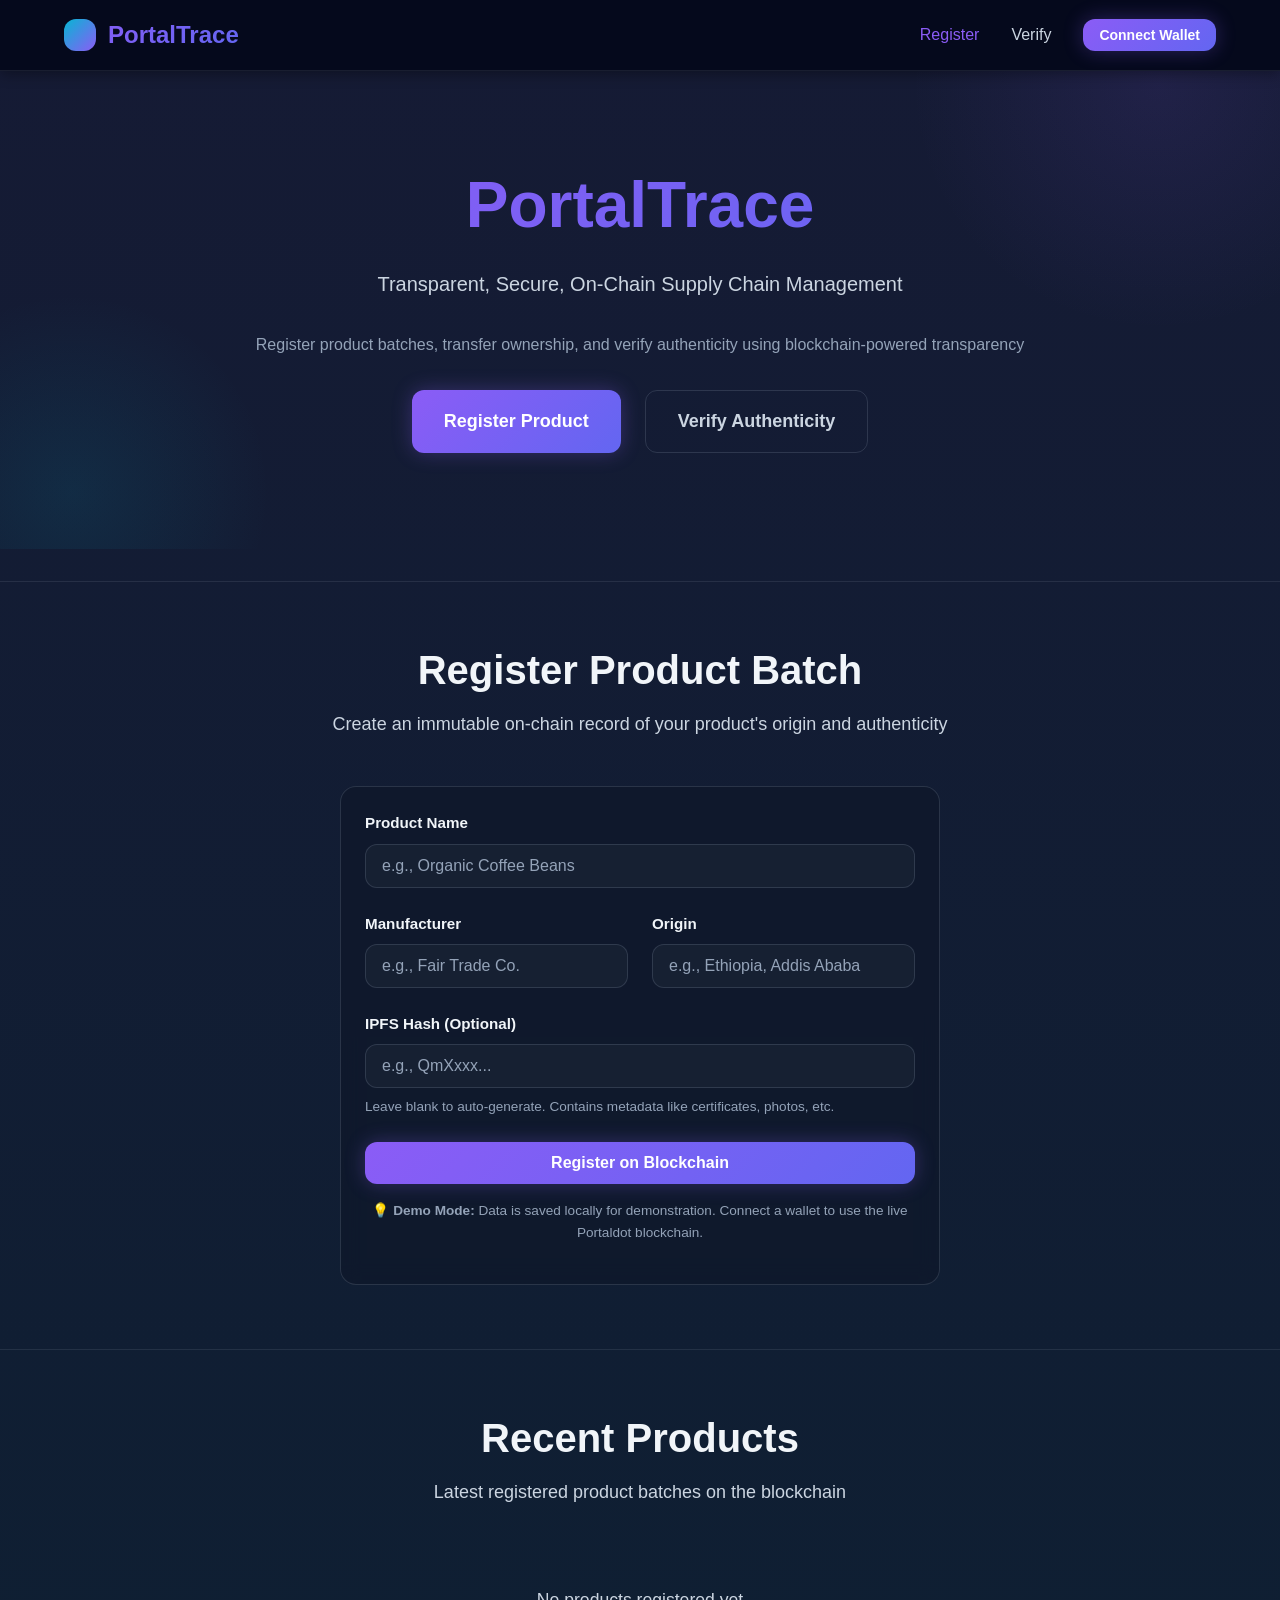
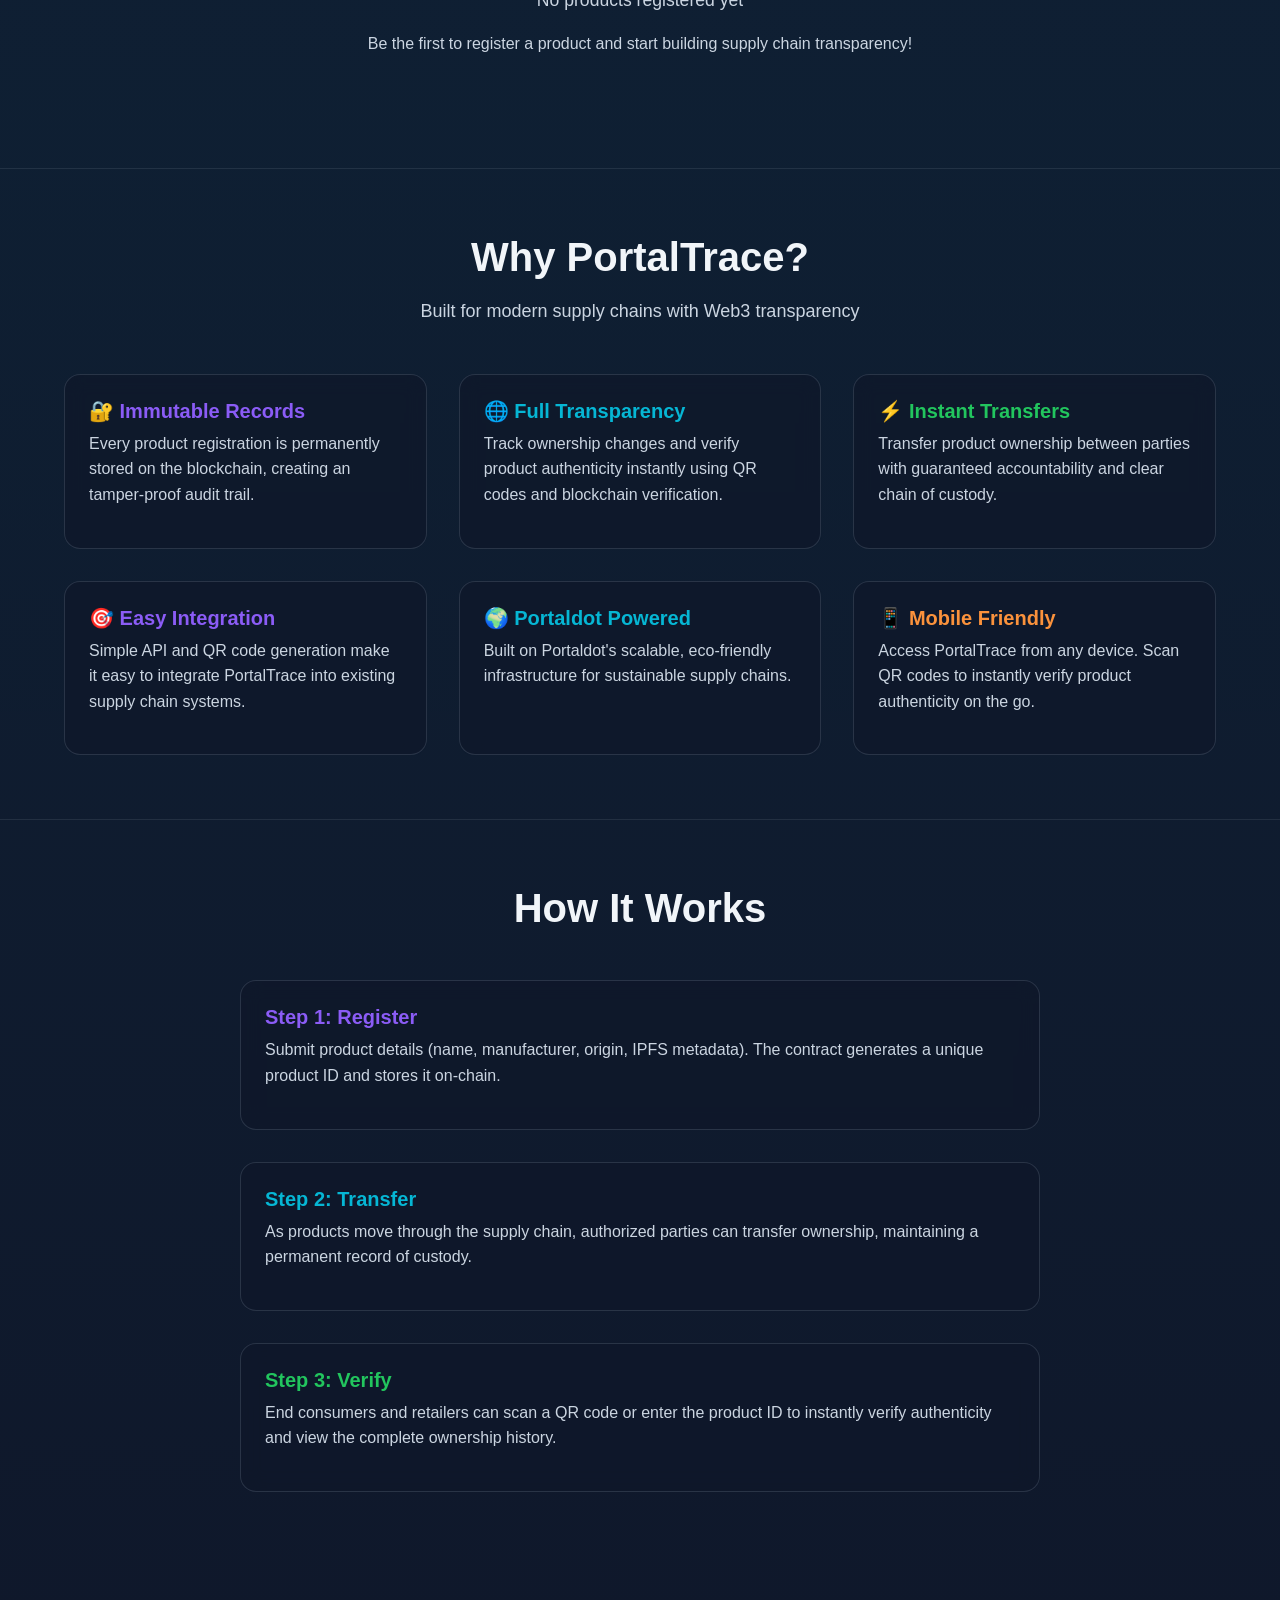
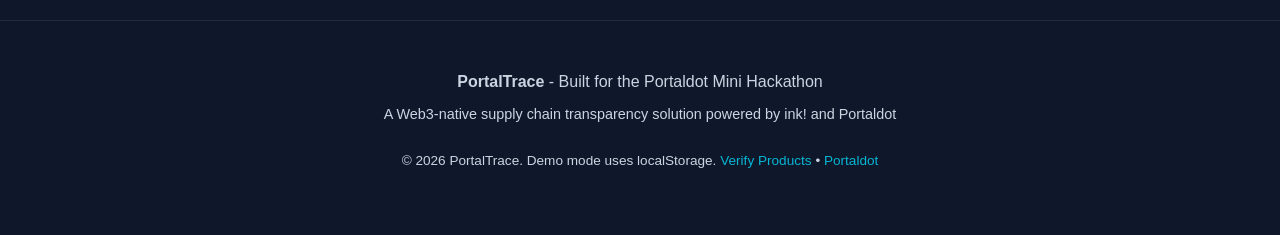
==== frontend/index.html @ 7ccfbe86 "Add files via upload" ====
<!DOCTYPE html>
<html lang="en">
<head>
    <meta charset="UTF-8">
    <meta name="viewport" content="width=device-width, initial-scale=1.0">
    <title>PortalTrace - Supply Chain Transparency dApp</title>
    <link rel="stylesheet" href="style.css">
</head>
<body>
    <!-- Navigation Bar -->
    <nav class="navbar">
        <div class="navbar-content">
            <div class="navbar-logo">
                <div class="navbar-logo-icon">◆</div>
                <span>PortalTrace</span>
            </div>
            <div class="navbar-nav">
                <a href="index.html" class="active">Register</a>
                <a href="verify.html">Verify</a>
                <button class="btn btn-primary btn-sm" id="connectWalletBtn">Connect Wallet</button>
            </div>
        </div>
    </nav>

    <!-- Hero Section -->
    <section class="hero">
        <div class="hero-content">
            <h1>PortalTrace</h1>
            <p>Transparent, Secure, On-Chain Supply Chain Management</p>
            <p style="font-size: 1rem; color: var(--text-muted);">
                Register product batches, transfer ownership, and verify authenticity using blockchain-powered transparency
            </p>
            <div class="hero-buttons">
                <button class="btn btn-primary btn-lg" onclick="document.getElementById('registerSection').scrollIntoView({ behavior: 'smooth' })">
                    Register Product
                </button>
                <a href="verify.html" class="btn btn-outline btn-lg">
                    Verify Authenticity
                </a>
            </div>
        </div>
    </section>

    <!-- Alerts Container -->
    <div class="container">
        <div id="alertContainer" style="margin-top: 2rem;"></div>
    </div>

    <!-- Registration Section -->
    <section class="section" id="registerSection">
        <div class="container">
            <div class="section-title">
                <h2>Register Product Batch</h2>
                <p class="section-subtitle">
                    Create an immutable on-chain record of your product's origin and authenticity
                </p>
            </div>

            <div style="max-width: 600px; margin: 0 auto;">
                <div class="card">
                    <form id="registerForm">
                        <div class="form-group">
                            <label class="form-label">Product Name</label>
                            <input 
                                type="text" 
                                id="productName" 
                                placeholder="e.g., Organic Coffee Beans"
                                required
                            >
                        </div>

                        <div class="form-row">
                            <div class="form-group">
                                <label class="form-label">Manufacturer</label>
                                <input 
                                    type="text" 
                                    id="manufacturer" 
                                    placeholder="e.g., Fair Trade Co."
                                    required
                                >
                            </div>

                            <div class="form-group">
                                <label class="form-label">Origin</label>
                                <input 
                                    type="text" 
                                    id="origin" 
                                    placeholder="e.g., Ethiopia, Addis Ababa"
                                    required
                                >
                            </div>
                        </div>

                        <div class="form-group">
                            <label class="form-label">IPFS Hash (Optional)</label>
                            <input 
                                type="text" 
                                id="ipfsHash" 
                                placeholder="e.g., QmXxxx..."
                            >
                            <p style="font-size: 0.85rem; color: var(--text-muted); margin-top: 0.5rem;">
                                Leave blank to auto-generate. Contains metadata like certificates, photos, etc.
                            </p>
                        </div>

                        <button type="submit" class="btn btn-primary btn-block">
                            Register on Blockchain
                        </button>

                        <p style="font-size: 0.85rem; color: var(--text-muted); margin-top: 1rem; text-align: center;">
                            💡 <strong>Demo Mode:</strong> Data is saved locally for demonstration. 
                            Connect a wallet to use the live Portaldot blockchain.
                        </p>
                    </form>
                </div>
            </div>
        </div>
    </section>

    <!-- Recent Products Section -->
    <section class="section">
        <div class="container">
            <div class="section-title">
                <h2>Recent Products</h2>
                <p class="section-subtitle">
                    Latest registered product batches on the blockchain
                </p>
            </div>

            <div id="productsContainer" class="products-grid">
                <div style="text-align: center; color: var(--text-muted); grid-column: 1/-1;">
                    <p>No products registered yet. Be the first to register!</p>
                </div>
            </div>
        </div>
    </section>

    <!-- Features Section -->
    <section class="section">
        <div class="container">
            <div class="section-title">
                <h2>Why PortalTrace?</h2>
                <p class="section-subtitle">
                    Built for modern supply chains with Web3 transparency
                </p>
            </div>

            <div class="grid grid-3">
                <div class="card">
                    <h4 style="color: var(--primary); margin-bottom: 0.5rem;">🔐 Immutable Records</h4>
                    <p>
                        Every product registration is permanently stored on the blockchain, 
                        creating an tamper-proof audit trail.
                    </p>
                </div>

                <div class="card">
                    <h4 style="color: var(--accent); margin-bottom: 0.5rem;">🌐 Full Transparency</h4>
                    <p>
                        Track ownership changes and verify product authenticity instantly 
                        using QR codes and blockchain verification.
                    </p>
                </div>

                <div class="card">
                    <h4 style="color: #22c55e; margin-bottom: 0.5rem;">⚡ Instant Transfers</h4>
                    <p>
                        Transfer product ownership between parties with guaranteed 
                        accountability and clear chain of custody.
                    </p>
                </div>

                <div class="card">
                    <h4 style="color: #8b5cf6; margin-bottom: 0.5rem;">🎯 Easy Integration</h4>
                    <p>
                        Simple API and QR code generation make it easy to integrate 
                        PortalTrace into existing supply chain systems.
                    </p>
                </div>

                <div class="card">
                    <h4 style="color: #06b6d4; margin-bottom: 0.5rem;">🌍 Portaldot Powered</h4>
                    <p>
                        Built on Portaldot's scalable, eco-friendly infrastructure 
                        for sustainable supply chains.
                    </p>
                </div>

                <div class="card">
                    <h4 style="color: #fb923c; margin-bottom: 0.5rem;">📱 Mobile Friendly</h4>
                    <p>
                        Access PortalTrace from any device. Scan QR codes to instantly 
                        verify product authenticity on the go.
                    </p>
                </div>
            </div>
        </div>
    </section>

    <!-- How It Works Section -->
    <section class="section">
        <div class="container">
            <div class="section-title">
                <h2>How It Works</h2>
            </div>

            <div style="max-width: 800px; margin: 0 auto;">
                <div class="card" style="margin-bottom: 2rem;">
                    <h4 style="color: var(--primary);">Step 1: Register</h4>
                    <p>
                        Submit product details (name, manufacturer, origin, IPFS metadata). 
                        The contract generates a unique product ID and stores it on-chain.
                    </p>
                </div>

                <div class="card" style="margin-bottom: 2rem;">
                    <h4 style="color: var(--accent);">Step 2: Transfer</h4>
                    <p>
                        As products move through the supply chain, authorized parties can 
                        transfer ownership, maintaining a permanent record of custody.
                    </p>
                </div>

                <div class="card">
                    <h4 style="color: #22c55e;">Step 3: Verify</h4>
                    <p>
                        End consumers and retailers can scan a QR code or enter the product ID 
                        to instantly verify authenticity and view the complete ownership history.
                    </p>
                </div>
            </div>
        </div>
    </section>

    <!-- Footer -->
    <footer style="
        border-top: 1px solid var(--border-light); 
        padding: 3rem 1.5rem; 
        text-align: center; 
        color: var(--text-muted);
        margin-top: 4rem;
    ">
        <div class="container">
            <p style="margin-bottom: 0.5rem;">
                <strong>PortalTrace</strong> - Built for the Portaldot Mini Hackathon
            </p>
            <p style="font-size: 0.9rem;">
                A Web3-native supply chain transparency solution powered by ink! and Portaldot
            </p>
            <p style="margin-top: 1.5rem; font-size: 0.85rem;">
                © 2026 PortalTrace. Demo mode uses localStorage. 
                <a href="verify.html">Verify Products</a> • 
                <a href="https://portaldot.io" target="_blank">Portaldot</a>
            </p>
        </div>
    </footer>

    <!-- Script -->
    <script src="app.js"></script>
</body>
</html>
---- frontend/style.css ----
/* ============================================
   PortalTrace - Global Styles & Design System
   Dark Mode | Purple/Blue Gradient | Glassmorphism
   ============================================ */

/* Root Color Variables */
:root {
  --primary: #8b5cf6;
  --primary-dark: #7c3aed;
  --secondary: #6366f1;
  --secondary-dark: #4f46e5;
  --accent: #06b6d4;
  --accent-light: #22d3ee;
  
  --bg-dark: #0f172a;
  --bg-darker: #020617;
  --bg-card: rgba(15, 23, 42, 0.7);
  --bg-card-hover: rgba(30, 41, 59, 0.8);
  
  --text-primary: #f1f5f9;
  --text-secondary: #cbd5e1;
  --text-muted: #94a3b8;
  
  --border: rgba(148, 163, 184, 0.2);
  --border-light: rgba(203, 213, 225, 0.1);
  
  --shadow-sm: 0 1px 2px rgba(0, 0, 0, 0.5);
  --shadow-md: 0 4px 6px rgba(0, 0, 0, 0.3);
  --shadow-lg: 0 10px 25px rgba(0, 0, 0, 0.4);
  --shadow-xl: 0 20px 40px rgba(0, 0, 0, 0.5);
  
  --gradient-primary: linear-gradient(135deg, #8b5cf6 0%, #6366f1 100%);
  --gradient-accent: linear-gradient(135deg, #06b6d4 0%, #8b5cf6 100%);
  
  --radius-sm: 0.5rem;
  --radius-md: 0.75rem;
  --radius-lg: 1rem;
  --radius-xl: 1.5rem;
  
  --transition-fast: 150ms cubic-bezier(0.4, 0, 0.2, 1);
  --transition-base: 250ms cubic-bezier(0.4, 0, 0.2, 1);
  --transition-slow: 350ms cubic-bezier(0.4, 0, 0.2, 1);
}

/* ============================================
   Global Reset & Base Styles
   ============================================ */

* {
  margin: 0;
  padding: 0;
  box-sizing: border-box;
}

html {
  scroll-behavior: smooth;
  font-family: -apple-system, BlinkMacSystemFont, 'Segoe UI', 'Roboto', 'Oxygen',
    'Ubuntu', 'Cantarell', 'Fira Sans', 'Droid Sans', 'Helvetica Neue', sans-serif;
  -webkit-font-smoothing: antialiased;
  -moz-osx-font-smoothing: grayscale;
}

body {
  background-color: var(--bg-dark);
  background-image: 
    linear-gradient(180deg, rgba(139, 92, 246, 0.05) 0%, rgba(6, 182, 212, 0.05) 50%, transparent 100%);
  color: var(--text-primary);
  line-height: 1.6;
  font-size: 1rem;
  overflow-x: hidden;
}

/* ============================================
   Typography
   ============================================ */

h1, h2, h3, h4, h5, h6 {
  font-weight: 700;
  line-height: 1.2;
  margin-bottom: 0.5rem;
}

h1 {
  font-size: 3.5rem;
  background: var(--gradient-primary);
  -webkit-background-clip: text;
  -webkit-text-fill-color: transparent;
  background-clip: text;
}

h2 {
  font-size: 2.5rem;
  color: var(--text-primary);
}

h3 {
  font-size: 1.5rem;
  color: var(--text-primary);
}

h4 {
  font-size: 1.25rem;
  color: var(--text-secondary);
}

p {
  color: var(--text-secondary);
  margin-bottom: 1rem;
}

a {
  color: var(--accent);
  text-decoration: none;
  transition: color var(--transition-fast);
}

a:hover {
  color: var(--accent-light);
}

/* ============================================
   Forms & Inputs
   ============================================ */

input, textarea, select {
  background-color: rgba(30, 41, 59, 0.5);
  border: 1px solid var(--border);
  border-radius: var(--radius-md);
  color: var(--text-primary);
  padding: 0.75rem 1rem;
  font-size: 1rem;
  font-family: inherit;
  transition: all var(--transition-fast);
  width: 100%;
}

input:focus, textarea:focus, select:focus {
  outline: none;
  border-color: var(--primary);
  background-color: rgba(30, 41, 59, 0.8);
  box-shadow: 0 0 0 3px rgba(139, 92, 246, 0.1);
}

input::placeholder {
  color: var(--text-muted);
}

textarea {
  resize: vertical;
  min-height: 120px;
}

/* ============================================
   Buttons
   ============================================ */

.btn {
  padding: 0.75rem 1.5rem;
  border: none;
  border-radius: var(--radius-md);
  font-size: 1rem;
  font-weight: 600;
  cursor: pointer;
  transition: all var(--transition-fast);
  text-decoration: none;
  display: inline-flex;
  align-items: center;
  justify-content: center;
  gap: 0.5rem;
  white-space: nowrap;
  font-family: inherit;
}

.btn-primary {
  background: var(--gradient-primary);
  color: white;
  box-shadow: 0 0 20px rgba(139, 92, 246, 0.3);
}

.btn-primary:hover {
  transform: translateY(-2px);
  box-shadow: 0 0 30px rgba(139, 92, 246, 0.5);
}

.btn-primary:active {
  transform: translateY(0);
}

.btn-secondary {
  background: rgba(99, 102, 241, 0.2);
  border: 1px solid var(--secondary);
  color: var(--secondary);
}

.btn-secondary:hover {
  background: rgba(99, 102, 241, 0.3);
  border-color: var(--accent-light);
  color: var(--accent-light);
}

.btn-accent {
  background: var(--accent);
  color: var(--bg-dark);
  font-weight: 700;
}

.btn-accent:hover {
  background: var(--accent-light);
  transform: translateY(-2px);
}

.btn-outline {
  background: transparent;
  border: 1px solid var(--border);
  color: var(--text-secondary);
}

.btn-outline:hover {
  background: rgba(139, 92, 246, 0.1);
  border-color: var(--primary);
  color: var(--primary);
}

.btn-sm {
  padding: 0.5rem 1rem;
  font-size: 0.875rem;
}

.btn-lg {
  padding: 1rem 2rem;
  font-size: 1.125rem;
}

.btn-block {
  width: 100%;
}

.btn:disabled {
  opacity: 0.5;
  cursor: not-allowed;
  transform: none !important;
}

/* ============================================
   Navbar
   ============================================ */

.navbar {
  background: rgba(2, 6, 23, 0.8);
  backdrop-filter: blur(10px);
  border-bottom: 1px solid var(--border-light);
  padding: 1rem 0;
  position: sticky;
  top: 0;
  z-index: 1000;
  box-shadow: 0 4px 12px rgba(0, 0, 0, 0.3);
}

.navbar-content {
  max-width: 1200px;
  margin: 0 auto;
  padding: 0 1.5rem;
  display: flex;
  justify-content: space-between;
  align-items: center;
}

.navbar-logo {
  display: flex;
  align-items: center;
  gap: 0.75rem;
  font-size: 1.5rem;
  font-weight: 700;
  background: var(--gradient-primary);
  -webkit-background-clip: text;
  -webkit-text-fill-color: transparent;
  background-clip: text;
}

.navbar-logo-icon {
  width: 32px;
  height: 32px;
  background: var(--gradient-accent);
  border-radius: var(--radius-md);
  display: flex;
  align-items: center;
  justify-content: center;
  color: white;
  font-weight: 800;
}

.navbar-nav {
  display: flex;
  gap: 2rem;
  align-items: center;
}

.navbar-nav a {
  color: var(--text-secondary);
  transition: color var(--transition-fast);
}

.navbar-nav a:hover {
  color: var(--primary);
}

.navbar-nav a.active {
  color: var(--primary);
}

/* ============================================
   Hero Section
   ============================================ */

.hero {
  padding: 6rem 1.5rem;
  text-align: center;
  position: relative;
  overflow: hidden;
}

.hero::before {
  content: '';
  position: absolute;
  top: -50%;
  right: -10%;
  width: 500px;
  height: 500px;
  background: radial-gradient(circle, rgba(139, 92, 246, 0.1) 0%, transparent 70%);
  border-radius: 50%;
  animation: float 6s ease-in-out infinite;
  z-index: -1;
}

.hero::after {
  content: '';
  position: absolute;
  bottom: -30%;
  left: -10%;
  width: 400px;
  height: 400px;
  background: radial-gradient(circle, rgba(6, 182, 212, 0.1) 0%, transparent 70%);
  border-radius: 50%;
  animation: float 8s ease-in-out infinite reverse;
  z-index: -1;
}

.hero-content {
  max-width: 800px;
  margin: 0 auto;
  position: relative;
  z-index: 1;
}

.hero h1 {
  font-size: 4rem;
  margin-bottom: 1.5rem;
  animation: slideInDown 0.8s ease-out;
}

.hero p {
  font-size: 1.25rem;
  color: var(--text-secondary);
  margin-bottom: 2rem;
  animation: slideInUp 0.8s ease-out 0.2s both;
}

.hero-buttons {
  display: flex;
  gap: 1.5rem;
  justify-content: center;
  animation: slideInUp 0.8s ease-out 0.4s both;
  flex-wrap: wrap;
}

/* ============================================
   Glassmorphism Cards
   ============================================ */

.card {
  background: var(--bg-card);
  backdrop-filter: blur(10px);
  border: 1px solid var(--border);
  border-radius: var(--radius-lg);
  padding: 1.5rem;
  transition: all var(--transition-base);
  position: relative;
  overflow: hidden;
}

.card::before {
  content: '';
  position: absolute;
  inset: 0;
  background: linear-gradient(135deg, rgba(139, 92, 246, 0.1) 0%, transparent 100%);
  opacity: 0;
  transition: opacity var(--transition-base);
  pointer-events: none;
}

.card:hover {
  background: var(--bg-card-hover);
  border-color: rgba(139, 92, 246, 0.3);
  box-shadow: 0 8px 32px rgba(139, 92, 246, 0.1);
  transform: translateY(-4px);
}

.card:hover::before {
  opacity: 1;
}

.card-title {
  font-size: 1.25rem;
  font-weight: 700;
  margin-bottom: 0.75rem;
  color: var(--text-primary);
}

.card-text {
  color: var(--text-secondary);
  font-size: 0.95rem;
  line-height: 1.6;
}

/* ============================================
   Forms & Form Groups
   ============================================ */

.form-group {
  margin-bottom: 1.5rem;
}

.form-label {
  display: block;
  margin-bottom: 0.5rem;
  font-weight: 600;
  color: var(--text-primary);
  font-size: 0.95rem;
}

.form-row {
  display: grid;
  grid-template-columns: 1fr 1fr;
  gap: 1.5rem;
}

.form-row.full {
  grid-template-columns: 1fr;
}

/* ============================================
   Grid Layouts
   ============================================ */

.container {
  max-width: 1200px;
  margin: 0 auto;
  padding: 0 1.5rem;
}

.grid {
  display: grid;
  gap: 2rem;
}

.grid-2 {
  grid-template-columns: repeat(auto-fit, minmax(350px, 1fr));
}

.grid-3 {
  grid-template-columns: repeat(auto-fit, minmax(300px, 1fr));
}

/* ============================================
   Sections
   ============================================ */

.section {
  padding: 4rem 1.5rem;
  border-top: 1px solid var(--border-light);
}

.section-title {
  text-align: center;
  margin-bottom: 3rem;
}

.section-title h2 {
  margin-bottom: 1rem;
}

.section-subtitle {
  color: var(--text-secondary);
  font-size: 1.125rem;
}

/* ============================================
   Product List & Cards
   ============================================ */

.products-grid {
  display: grid;
  grid-template-columns: repeat(auto-fill, minmax(300px, 1fr));
  gap: 2rem;
  margin-top: 2rem;
}

.product-card {
  background: var(--bg-card);
  backdrop-filter: blur(10px);
  border: 1px solid var(--border);
  border-radius: var(--radius-lg);
  padding: 1.5rem;
  transition: all var(--transition-base);
  display: flex;
  flex-direction: column;
}

.product-card:hover {
  background: var(--bg-card-hover);
  border-color: rgba(139, 92, 246, 0.3);
  box-shadow: 0 12px 40px rgba(139, 92, 246, 0.15);
  transform: translateY(-6px);
}

.product-id {
  display: inline-block;
  background: var(--gradient-primary);
  color: white;
  padding: 0.25rem 0.75rem;
  border-radius: var(--radius-sm);
  font-size: 0.75rem;
  font-weight: 700;
  margin-bottom: 0.75rem;
  width: fit-content;
}

.product-name {
  font-size: 1.25rem;
  font-weight: 700;
  color: var(--text-primary);
  margin-bottom: 0.5rem;
}

.product-info {
  font-size: 0.9rem;
  color: var(--text-muted);
  margin-bottom: 0.5rem;
}

.product-info strong {
  color: var(--text-secondary);
}

.product-status {
  display: flex;
  gap: 0.75rem;
  margin-top: auto;
  padding-top: 1rem;
  border-top: 1px solid var(--border);
}

.badge {
  display: inline-block;
  padding: 0.4rem 0.8rem;
  border-radius: var(--radius-sm);
  font-size: 0.8rem;
  font-weight: 600;
  text-align: center;
}

.badge-verified {
  background: rgba(34, 197, 94, 0.2);
  color: #22c55e;
  border: 1px solid rgba(34, 197, 94, 0.3);
}

.badge-pending {
  background: rgba(251, 146, 60, 0.2);
  color: #fb923c;
  border: 1px solid rgba(251, 146, 60, 0.3);
}

.badge-owner {
  background: rgba(139, 92, 246, 0.2);
  color: var(--primary);
  border: 1px solid rgba(139, 92, 246, 0.3);
}

/* ============================================
   Alerts & Notifications
   ============================================ */

.alert {
  padding: 1rem 1.5rem;
  border-radius: var(--radius-md);
  border: 1px solid;
  margin-bottom: 1rem;
  animation: slideInDown 0.4s ease-out;
}

.alert-success {
  background: rgba(34, 197, 94, 0.1);
  border-color: rgba(34, 197, 94, 0.3);
  color: #86efac;
}

.alert-error {
  background: rgba(239, 68, 68, 0.1);
  border-color: rgba(239, 68, 68, 0.3);
  color: #fca5a5;
}

.alert-info {
  background: rgba(6, 182, 212, 0.1);
  border-color: rgba(6, 182, 212, 0.3);
  color: #67e8f9;
}

.alert-warning {
  background: rgba(251, 146, 60, 0.1);
  border-color: rgba(251, 146, 60, 0.3);
  color: #fed7aa;
}

/* ============================================
   Modal/Popup
   ============================================ */

.modal {
  display: none;
  position: fixed;
  top: 0;
  left: 0;
  right: 0;
  bottom: 0;
  background: rgba(0, 0, 0, 0.5);
  backdrop-filter: blur(4px);
  z-index: 2000;
  align-items: center;
  justify-content: center;
  animation: fadeIn 0.3s ease-out;
}

.modal.active {
  display: flex;
}

.modal-content {
  background: var(--bg-card);
  border: 1px solid var(--border);
  border-radius: var(--radius-lg);
  padding: 2rem;
  max-width: 500px;
  max-height: 80vh;
  overflow-y: auto;
  animation: slideIn 0.3s ease-out;
}

/* ============================================
   QR Code Display
   ============================================ */

.qr-container {
  background: white;
  padding: 2rem;
  border-radius: var(--radius-md);
  display: flex;
  justify-content: center;
  align-items: center;
  margin: 2rem 0;
}

.qr-code {
  width: 300px;
  height: 300px;
}

/* ============================================
   Animations
   ============================================ */

@keyframes slideInDown {
  from {
    opacity: 0;
    transform: translateY(-30px);
  }
  to {
    opacity: 1;
    transform: translateY(0);
  }
}

@keyframes slideInUp {
  from {
    opacity: 0;
    transform: translateY(30px);
  }
  to {
    opacity: 1;
    transform: translateY(0);
  }
}

@keyframes slideIn {
  from {
    opacity: 0;
    transform: scale(0.95);
  }
  to {
    opacity: 1;
    transform: scale(1);
  }
}

@keyframes fadeIn {
  from {
    opacity: 0;
  }
  to {
    opacity: 1;
  }
}

@keyframes float {
  0%, 100% {
    transform: translateY(0px);
  }
  50% {
    transform: translateY(20px);
  }
}

@keyframes pulse {
  0%, 100% {
    opacity: 1;
  }
  50% {
    opacity: 0.5;
  }
}

@keyframes spin {
  from {
    transform: rotate(0deg);
  }
  to {
    transform: rotate(360deg);
  }
}

.spinner {
  display: inline-block;
  width: 20px;
  height: 20px;
  border: 2px solid rgba(139, 92, 246, 0.2);
  border-top: 2px solid var(--primary);
  border-radius: 50%;
  animation: spin 0.8s linear infinite;
}

.pulse {
  animation: pulse 2s cubic-bezier(0.4, 0, 0.6, 1) infinite;
}

/* ============================================
   Responsive Design
   ============================================ */

@media (max-width: 768px) {
  h1 {
    font-size: 2.5rem;
  }

  h2 {
    font-size: 2rem;
  }

  .hero {
    padding: 4rem 1rem;
  }

  .hero-buttons {
    gap: 1rem;
  }

  .form-row {
    grid-template-columns: 1fr;
  }

  .navbar-nav {
    gap: 1rem;
  }

  .products-grid {
    grid-template-columns: 1fr;
  }

  .grid-2 {
    grid-template-columns: 1fr;
  }

  .grid-3 {
    grid-template-columns: 1fr;
  }
}

@media (max-width: 480px) {
  h1 {
    font-size: 2rem;
  }

  h2 {
    font-size: 1.5rem;
  }

  .btn {
    padding: 0.6rem 1.2rem;
    font-size: 0.9rem;
  }

  .hero-buttons {
    flex-direction: column;
  }

  .hero-buttons .btn {
    width: 100%;
  }

  .navbar-nav {
    display: none;
  }

  .qr-code {
    width: 200px;
    height: 200px;
  }
}

/* ============================================
   Utility Classes
   ============================================ */

.text-center {
  text-align: center;
}

.text-right {
  text-align: right;
}

.text-muted {
  color: var(--text-muted);
}

.mt-1 { margin-top: 0.5rem; }
.mt-2 { margin-top: 1rem; }
.mt-3 { margin-top: 1.5rem; }
.mt-4 { margin-top: 2rem; }

.mb-1 { margin-bottom: 0.5rem; }
.mb-2 { margin-bottom: 1rem; }
.mb-3 { margin-bottom: 1.5rem; }
.mb-4 { margin-bottom: 2rem; }

.p-1 { padding: 0.5rem; }
.p-2 { padding: 1rem; }
.p-3 { padding: 1.5rem; }
.p-4 { padding: 2rem; }

.gap-1 { gap: 0.5rem; }
.gap-2 { gap: 1rem; }
.gap-3 { gap: 1.5rem; }
.gap-4 { gap: 2rem; }

.hidden {
  display: none !important;
}

.opacity-50 {
  opacity: 0.5;
}

.cursor-pointer {
  cursor: pointer;
}
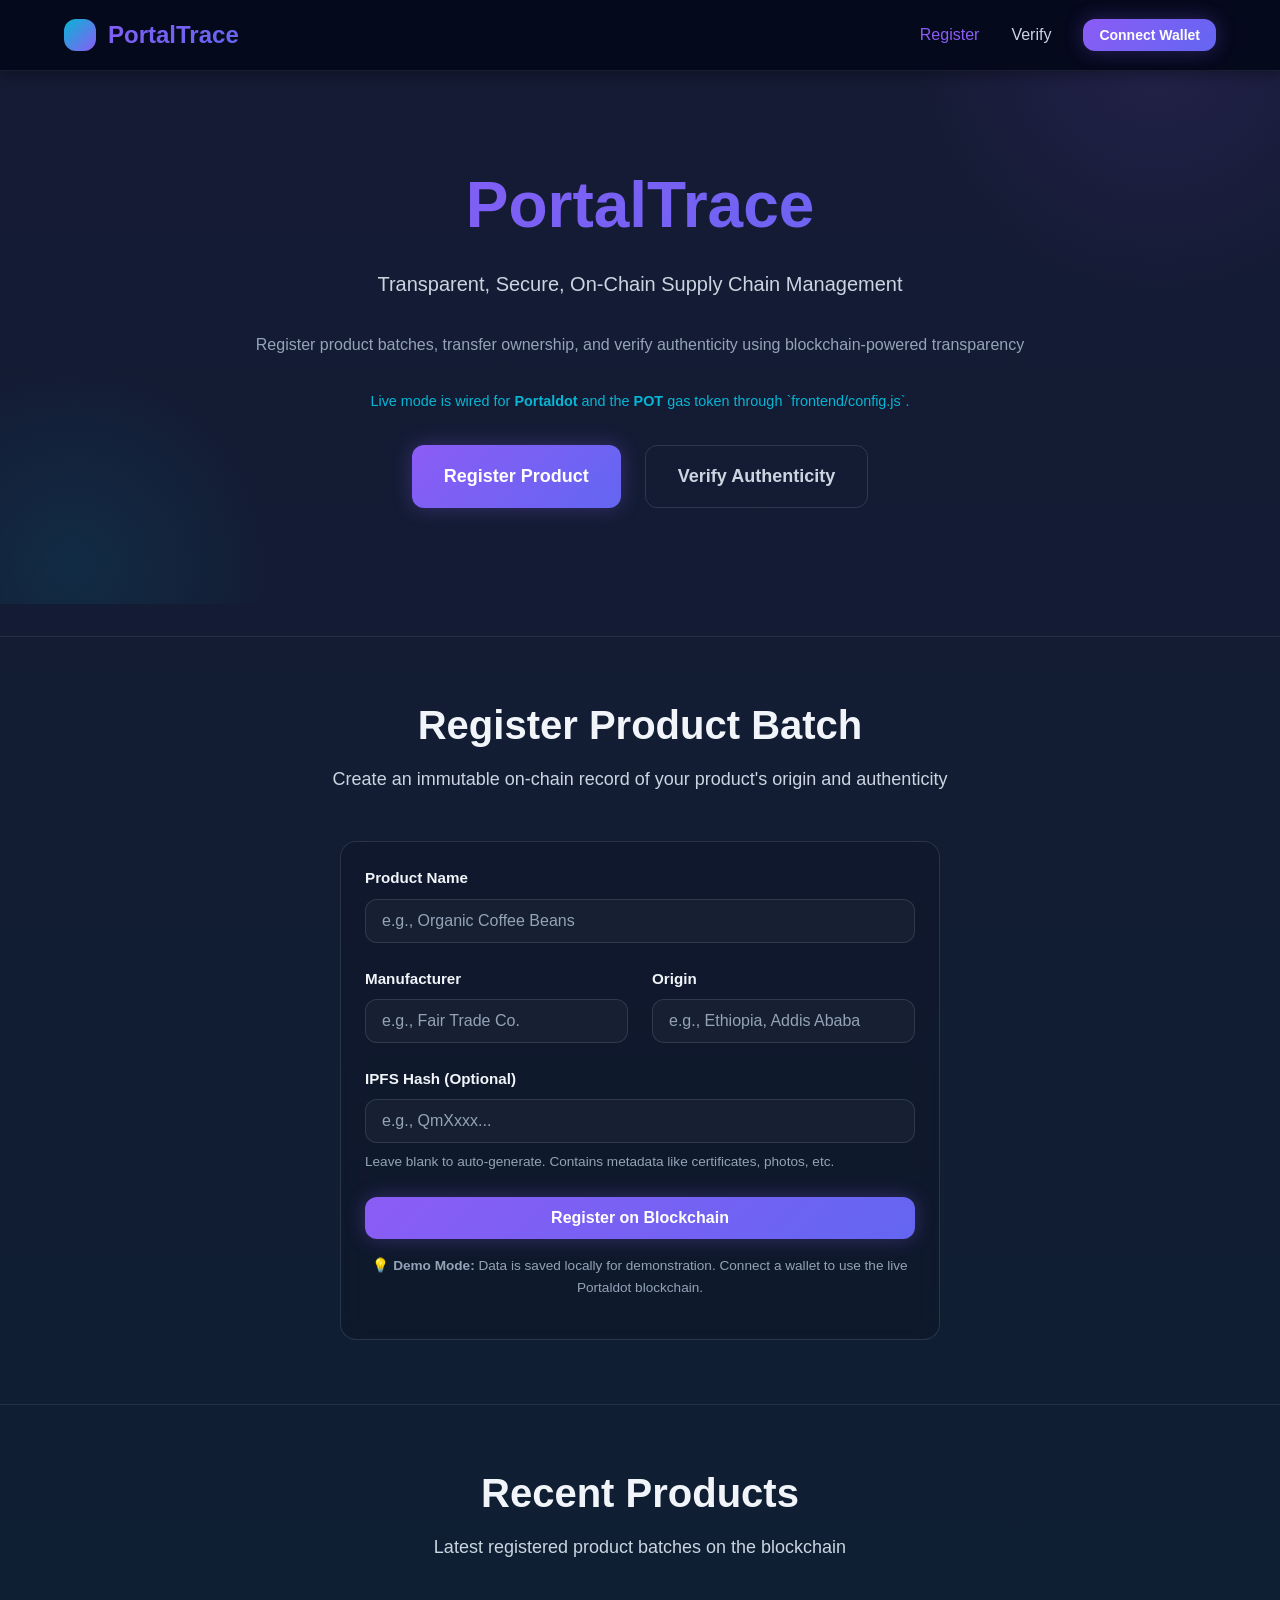
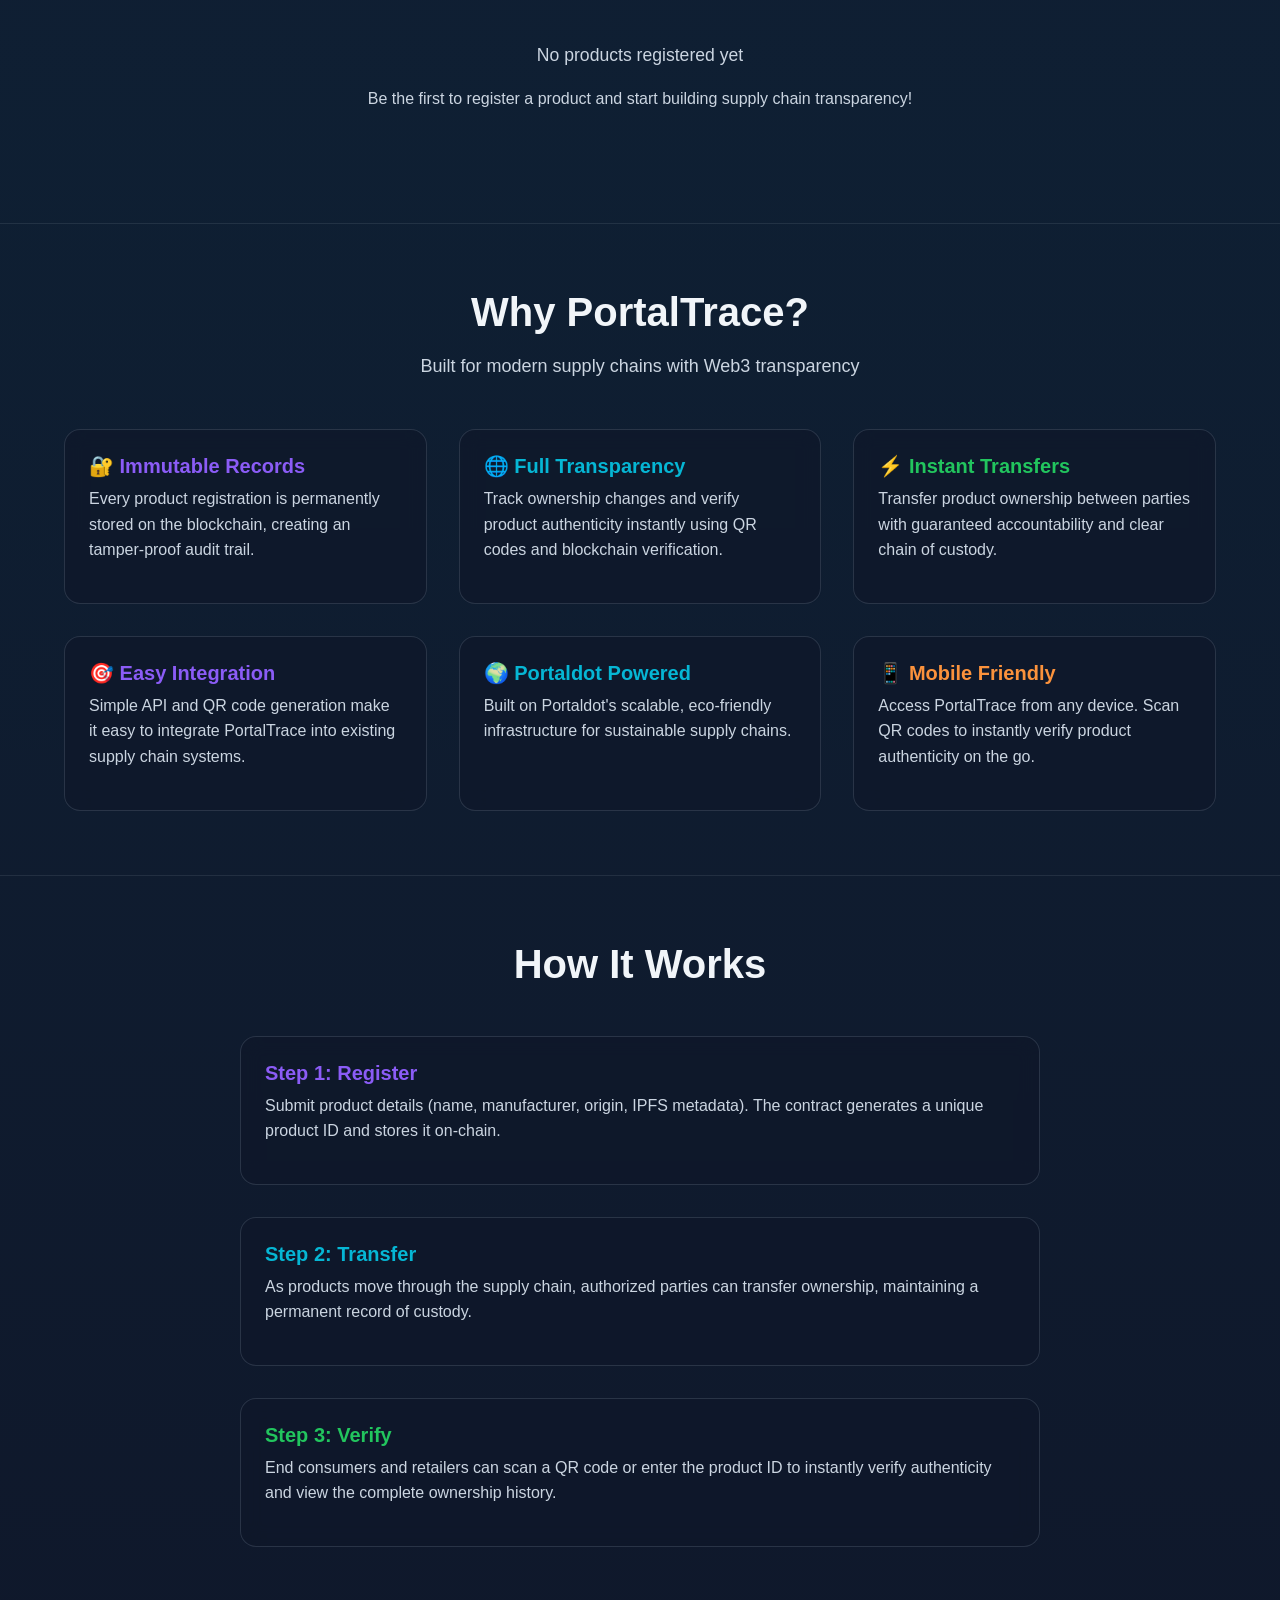
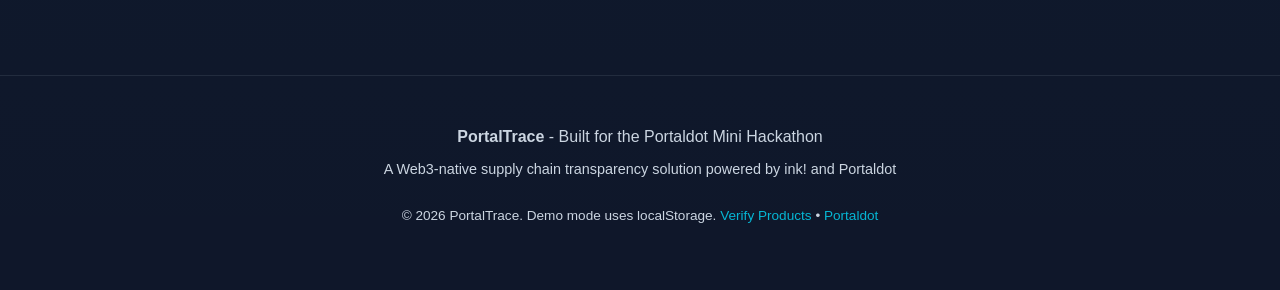
==== commit 6d62a90f: "Add files via upload" ====
--- a/frontend/index.html
+++ b/frontend/index.html
@@ -30,6 +30,9 @@
             <p style="font-size: 1rem; color: var(--text-muted);">
                 Register product batches, transfer ownership, and verify authenticity using blockchain-powered transparency
             </p>
+            <p style="font-size: 0.9rem; color: var(--accent); margin-top: 0.75rem;">
+                Live mode is wired for <strong>Portaldot</strong> and the <strong>POT</strong> gas token through `frontend/config.js`.
+            </p>
             <div class="hero-buttons">
                 <button class="btn btn-primary btn-lg" onclick="document.getElementById('registerSection').scrollIntoView({ behavior: 'smooth' })">
                     Register Product
@@ -255,6 +258,7 @@
         </div>
     </footer>
 
+    <script src="config.js"></script>
     <!-- Script -->
     <script src="app.js"></script>
 </body>
